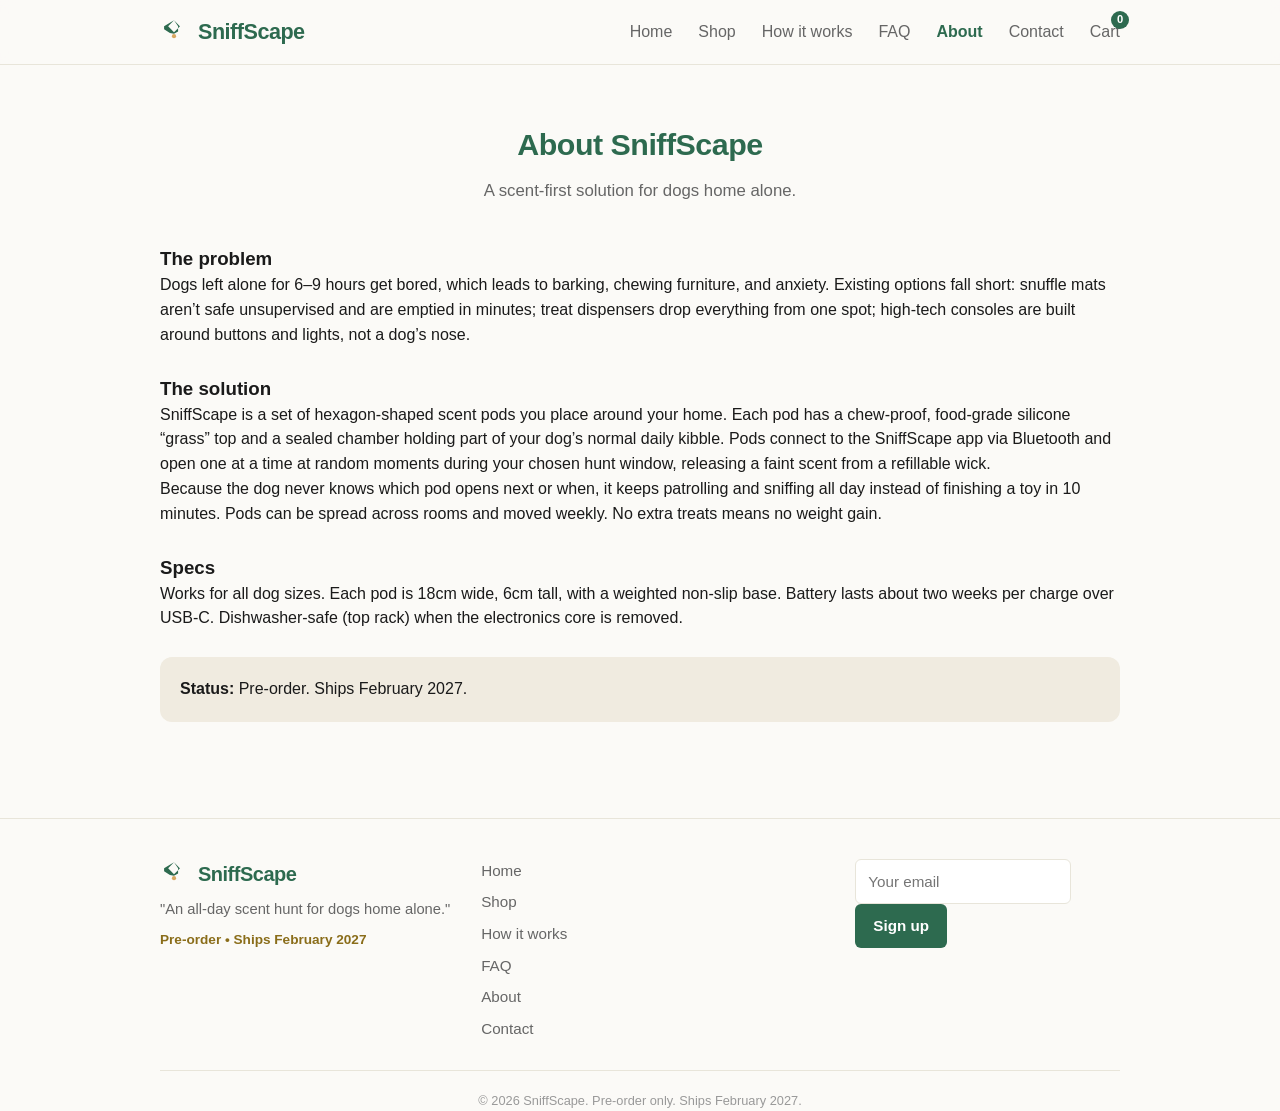
==== about.html @ ef1e5ef0 "Rebuild as multi-page static site" ====
<!DOCTYPE html>
<html lang="en">
<head>
<meta charset="UTF-8">
<meta name="viewport" content="width=device-width, initial-scale=1.0">
<title>About — SniffScape</title>
<link rel="stylesheet" href="css/styles.css">
</head>
<body>
<header class="site-header">
  <div class="container header-inner">
    <a href="index.html" class="logo">
      <svg viewBox="0 0 24 24" aria-hidden="true" focusable="false">
        <path d="M12 2L3.5 7v2.6l5 3.2L12 13.5l3.5-1.9V7L12 2zm0 10.2L7 7.1V7L12 2l5 5.1v0.1L12 12.2z" fill="#2d6a4f"/>
        <circle cx="12" cy="15.6" r="1.8" fill="#d8a761"/>
      </svg>
      SniffScape
    </a>
    <nav class="desktop-nav" aria-label="Main navigation">
      <a href="index.html" class="nav-link">Home</a>
      <a href="shop.html" class="nav-link">Shop</a>
      <a href="index.html#how-it-works" class="nav-link">How it works</a>
      <a href="faq.html" class="nav-link">FAQ</a>
      <a href="about.html" class="nav-link">About</a>
      <a href="contact.html" class="nav-link">Contact</a>
      <a href="cart.html" class="nav-link nav-cart" aria-label="Cart">Cart <span class="cart-badge">0</span></a>
    </nav>
    <button class="hamburger" aria-label="Open menu" aria-expanded="false">&#9776;</button>
  </div>
  <nav class="mobile-nav" aria-label="Mobile navigation">
    <button class="mobile-close" aria-label="Close menu">&times;</button>
    <a href="index.html" class="nav-link">Home</a>
    <a href="shop.html" class="nav-link">Shop</a>
    <a href="index.html#how-it-works" class="nav-link">How it works</a>
    <a href="faq.html" class="nav-link">FAQ</a>
    <a href="about.html" class="nav-link">About</a>
    <a href="contact.html" class="nav-link">Contact</a>
    <div class="mobile-cart-wrap" style="margin-top:14px;padding-top:14px;border-top:1px solid #e8e5da;">
      Cart <span class="mobile-cart-count">0</span>
    </div>
  </nav>
</header>

<main>
<section class="about">
  <div class="container">
    <div class="section-head">
      <h2>About SniffScape</h2>
      <p>A scent-first solution for dogs home alone.</p>
    </div>
    <div style="display:flex;flex-direction:column;gap:26px;">
      <div>
        <h3>The problem</h3>
        <p>Dogs left alone for 6&ndash;9 hours get bored, which leads to barking, chewing furniture, and anxiety. Existing options fall short: snuffle mats aren&rsquo;t safe unsupervised and are emptied in minutes; treat dispensers drop everything from one spot; high-tech consoles are built around buttons and lights, not a dog&rsquo;s nose.</p>
      </div>
      <div>
        <h3>The solution</h3>
        <p>SniffScape is a set of hexagon-shaped scent pods you place around your home. Each pod has a chew-proof, food-grade silicone &ldquo;grass&rdquo; top and a sealed chamber holding part of your dog&rsquo;s normal daily kibble. Pods connect to the SniffScape app via Bluetooth and open one at a time at random moments during your chosen hunt window, releasing a faint scent from a refillable wick.</p>
        <p>Because the dog never knows which pod opens next or when, it keeps patrolling and sniffing all day instead of finishing a toy in 10 minutes. Pods can be spread across rooms and moved weekly. No extra treats means no weight gain.</p>
      </div>
      <div>
        <h3>Specs</h3>
        <p>Works for all dog sizes. Each pod is 18cm wide, 6cm tall, with a weighted non-slip base. Battery lasts about two weeks per charge over USB-C. Dishwasher-safe (top rack) when the electronics core is removed.</p>
      </div>
      <div style="background:#f0ebe0;padding:20px;border-radius:var(--radius);">
        <p><strong>Status:</strong> Pre-order. Ships February 2027.</p>
      </div>
    </div>
  </div>
</section>
</main>

<footer class="site-footer">
  <div class="container">
    <div class="footer-inner">
      <div class="footer-brand">
        <a href="index.html" class="logo" style="color:var(--brand);">
          <svg viewBox="0 0 24 24" aria-hidden="true" focusable="false">
            <path d="M12 2L3.5 7v2.6l5 3.2L12 13.5l3.5-1.9V7L12 2zm0 10.2L7 7.1V7L12 2l5 5.1v0.1L12 12.2z" fill="#2d6a4f"/>
            <circle cx="12" cy="15.6" r="1.8" fill="#d8a761"/>
          </svg>
          SniffScape
        </a>
        <p>"An all-day scent hunt for dogs home alone."</p>
        <span class="footer-status">Pre-order &#8226; Ships February 2027</span>
      </div>
      <nav class="footer-nav" aria-label="Footer navigation">
        <a href="index.html">Home</a>
        <a href="shop.html">Shop</a>
        <a href="index.html#how-it-works">How it works</a>
        <a href="faq.html">FAQ</a>
        <a href="about.html">About</a>
        <a href="contact.html">Contact</a>
      </nav>
      <div class="newsletter">
        <form id="newsletter-form">
          <input type="email" placeholder="Your email" required aria-label="Email address">
          <button type="submit">Sign up</button>
        </form>
        <p id="newsletter-msg" class="newsletter-msg"></p>
      </div>
    </div>
    <p class="footer-copy">&copy; 2026 SniffScape. Pre-order only. Ships February 2027.</p>
  </div>
</footer>

<script src="js/main.js"></script>
</body>
</html>
---- css/styles.css ----
:root {
  --brand: #2d6a4f;
  --brand-dark: #1f4d37;
  --accent: #4a9e7e;
  --bg: #fbfaf7;
  --surface: #ffffff;
  --text: #1a1a1a;
  --muted: #666666;
  --line: #e8e5da;
  --warn: #ffe9b3;
  --warn-text: #8a6d1a;
  --error: #c0392b;
  --success: #2d6a4f;
  --radius: 12px;
  --shadow: 0 10px 30px rgba(0,0,0,0.08);
  --transition: 0.25s ease;
  --max-width: 1000px;
}
* { box-sizing: border-box; margin: 0; padding: 0; }
html { scroll-behavior: smooth; }
body {
  font-family: -apple-system, BlinkMacSystemFont, "Segoe UI", Roboto, Helvetica, Arial, sans-serif;
  color: var(--text);
  line-height: 1.55;
  background: var(--bg);
}
a { color: inherit; text-decoration: none; }
button { cursor: pointer; font: inherit; border: none; background: none; }
img { max-width: 100%; display: block; }
.container { max-width: var(--max-width); margin: 0 auto; padding: 0 20px; }
.visually-hidden { position: absolute; width: 1px; height: 1px; padding: 0; margin: -1px; overflow: hidden; clip: rect(0,0,0,0); border: 0; }
:focus-visible { outline: 3px solid var(--brand); outline-offset: 2px; }

.btn {
  display: inline-flex; align-items: center; justify-content: center;
  padding: 12px 22px; border-radius: 8px; font-weight: 600; font-size: 1rem;
  text-align: center;
}
.btn-primary { background: var(--brand); color: #fff; }
.btn-primary:hover { background: var(--brand-dark); }
.btn-outline { background: transparent; color: var(--brand); border: 2px solid var(--brand); }
.btn-outline:hover { background: var(--brand); color: #fff; }
.btn-block { width: 100%; }
.icon-btn { width: 44px; height: 44px; border-radius: 8px; border: 1px solid var(--line); display: grid; place-items: center; color: var(--text); }
.icon-btn:hover { background: #f0ebe0; }

/* Header */
.site-header {
  position: sticky; top: 0; background: rgba(251,250,247,0.85);
  backdrop-filter: blur(8px); border-bottom: 1px solid var(--line); z-index: 100;
}
.header-inner { display: flex; align-items: center; justify-content: space-between; height: 64px; }
.logo { display: flex; align-items: center; gap: 10px; font-weight: 800; font-size: 1.35rem; color: var(--brand); letter-spacing: -0.5px; }
.logo svg { width: 28px; height: 28px; }
.desktop-nav { display: none; gap: 26px; align-items: center; }
.desktop-nav a { font-weight: 500; font-size: 0.95rem; color: var(--muted); }
.desktop-nav a:hover { color: var(--brand); }
.nav-cart { position: relative; display: flex; align-items: center; gap: 8px; font-weight: 600; font-size: 0.95rem; color: var(--brand); }
.cart-badge {
  position: absolute; top: -9px; right: -9px; background: var(--brand); color: #fff;
  font-size: 0.7rem; font-weight: 700; width: 18px; height: 18px; border-radius: 50%;
  display: flex; align-items: center; justify-content: center;
}
.hamburger { display: flex; font-size: 1.5rem; color: var(--brand); }
.mobile-nav { position: fixed; inset: 0; background: #fff; z-index: 900; transform: translateX(100%); transition: transform var(--transition); padding: 72px 20px 40px; display: flex; flex-direction: column; gap: 0; box-shadow: 4px 0 20px rgba(0,0,0,0.1); }
.mobile-nav.open { transform: translateX(0); }
.mobile-nav a { padding: 14px 0; font-size: 1.1rem; font-weight: 500; color: var(--muted); border-bottom: 1px solid var(--line); }
.mobile-nav a:hover { color: var(--brand); }
.mobile-nav .cart-badge-wrap { margin-top: 10px; font-size: 1rem; font-weight: 600; color: var(--brand); }
.mobile-close { position: absolute; top: 18px; right: 18px; font-size: 1.5rem; color: var(--muted); }

/* Buttons page-aware state on nav links */
.nav-link.active { color: var(--brand); font-weight: 600; }

/* Section base */
section { padding: 56px 20px; }
.section-head { text-align: center; margin-bottom: 40px; }
.section-head h2 { font-size: 1.9rem; color: var(--brand); margin-bottom: 10px; letter-spacing: -0.5px; }
.section-head p { color: var(--muted); font-size: 1.05rem; }

/* Status chip */
.status-chip {
  display: inline-flex; align-items: center; gap: 6px;
  background: var(--warn); color: var(--warn-text);
  font-size: 0.78rem; font-weight: 700; padding: 4px 12px; border-radius: 12px;
  margin-bottom: 12px;
}

/* Hero */
.hero { padding: 64px 20px 20px; text-align: center; }
.hero h1 { font-size: clamp(2rem, 5vw, 3rem); line-height: 1.12; margin-bottom: 14px; letter-spacing: -1px; color: var(--brand); }
.hero .tagline { font-size: 1.2rem; font-style: italic; color: var(--brand-dark); font-weight: 600; margin-bottom: 12px; }
.hero .tagline::before, .hero .tagline::after { content: '"'; }
.hero p { color: var(--muted); font-size: 1.05rem; margin-bottom: 24px; max-width: 620px; margin-left: auto; margin-right: auto; }
.hero-actions { display: flex; gap: 12px; justify-content: center; flex-wrap: wrap; }
.image-placeholder {
  aspect-ratio: 1; border-radius: var(--radius);
  background: linear-gradient(135deg, #d4e4d7 0%, #e8f0e9 100%);
  border: 2px dashed var(--line); color: var(--muted);
  font-size: 0.85rem; font-weight: 600; display: grid; place-items: center;
  text-align: center; padding: 12px; user-select: none;
}

/* Problem */
.problem-grid { display: grid; grid-template-columns: repeat(auto-fit, minmax(240px, 1fr)); gap: 20px; }
.problem-card { background: var(--surface); padding: 26px; border-radius: var(--radius); border: 1px solid var(--line); }
.problem-card h3 { margin-bottom: 10px; color: var(--brand); font-size: 1.05rem; }
.problem-card p { color: var(--muted); font-size: 0.95rem; }

/* Hunt demo */
.hunt-demo { background: var(--surface); border: 1px solid var(--line); border-radius: 16px; padding: 24px; max-width: 700px; margin: 0 auto; text-align: center; }
.floor-plan { position: relative; width: 100%; max-width: 460px; height: 320px; margin: 0 auto 18px; border: 3px solid var(--brand); border-radius: 14px; background: #f4efe4; overflow: hidden; }
.floor-label { position: absolute; font-size: 0.72rem; font-weight: 700; color: var(--brand-dark); text-transform: uppercase; letter-spacing: 0.6px; }
.floor-living { top: 10px; left: 42%; }
.floor-kitchen { top: 10px; right: 42%; }
.floor-bedroom { bottom: 14px; left: 42%; }
.pod { position: absolute; width: 44px; height: 44px; border-radius: 50%; background: #d4e4d7; border: 3px solid var(--brand); cursor: pointer; transition: transform 0.2s; display: grid; place-items: center; font-size: 12px; font-weight: 700; color: var(--brand-dark); user-select: none; }
.pod:hover { transform: scale(1.12); }
.pod.opens { animation: pulse-open 1.6s infinite; }
@keyframes pulse-open { 0%,100%{box-shadow:0 0 0 0 rgba(45,106,79,0.4);} 50%{box-shadow:0 0 0 10px rgba(45,106,79,0.15);} }
.pod.found { background: #ffd6a5; border-color: #e89c3c; animation: none; }
.dog { position: absolute; width: 26px; height: 26px; border-radius: 50%; background: #d8a761; border: 2px solid #8b5e3c; display: grid; place-items: center; font-size: 12px; font-weight: 800; color: #5c3a1b; transition: all 0.5s cubic-bezier(0.4,0,0.2,1); pointer-events: none; }
.scent-ripple { position: absolute; border-radius: 50%; border: 2px solid rgba(45,106,79,0.35); pointer-events: none; animation: ripple 1.2s ease-out forwards; display: none; }
@keyframes ripple { 0%{transform:scale(0.4);opacity:1;} 100%{transform:scale(2.6);opacity:0;} }
.hunt-controls { display: flex; gap: 10px; justify-content: center; flex-wrap: wrap; margin-top: 10px; }
.hunt-status { margin-top: 14px; font-size: 1rem; font-weight: 700; color: var(--brand); }
.timetable { margin-top: 10px; font-size: 0.85rem; color: var(--muted); min-height: 1.3em; }

/* How it works */
.steps { display: flex; gap: 18px; flex-wrap: wrap; justify-content: center; }
.step { flex: 1 1 220px; max-width: 240px; background: var(--surface); border: 1px solid var(--line); border-radius: 14px; padding: 24px 18px; text-align: center; display: flex; flex-direction: column; align-items: center; }
.step-icon { width: 46px; height: 46px; border-radius: 50%; background: var(--warn); color: var(--warn-text); font-weight: 800; font-size: 1.4rem; display: grid; place-items: center; margin-bottom: 14px; }
.step h3 { margin-bottom: 8px; font-size: 1.05rem; color: var(--brand); }
.step p { color: var(--muted); font-size: 0.92rem; }

/* Comparison table */
.compare-wrap { overflow-x: auto; }
table { width: 100%; border-collapse: collapse; background: var(--surface); border: 1px solid var(--line); border-radius: var(--radius); overflow: hidden; font-size: 0.92rem; }
th, td { padding: 12px 14px; border-bottom: 1px solid var(--line); text-align: left; vertical-align: top; }
th { background: #f0ebe0; color: var(--brand-dark); font-weight: 700; text-transform: uppercase; font-size: 0.8rem; letter-spacing: 0.4px; }
tbody tr:last-child td { border-bottom: none; }
tbody tr:hover { background: #f7f5ec; }
td strong { color: var(--brand); }
td .yes { color: var(--success); font-weight: 700; }
td .no { color: var(--muted); }

/* Safety */
.safety-grid { display: grid; grid-template-columns: repeat(auto-fit, minmax(200px, 1fr)); gap: 20px; }
.safety-card { background: var(--surface); border: 1px solid var(--line); border-radius: var(--radius); padding: 22px; text-align: center; }
.safety-card h3 { margin-bottom: 8px; color: var(--brand); font-size: 1rem; }
.safety-card p { color: var(--muted); font-size: 0.9rem; }

/* Explore section */
.explore { background: #f0ebe0; border-radius: var(--radius); padding: 30px 20px; text-align: center; }
.explore h2 { color: var(--brand-dark); margin-bottom: 10px; }
.explore p { color: var(--muted); max-width: 640px; margin: 0 auto; font-size: 1.02rem; }

/* CTA band */
.cta-band { background: var(--brand); color: #fff; text-align: center; padding: 44px 20px; border-radius: var(--radius); }
.cta-band h2 { color: #fff; margin-bottom: 10px; }
.cta-band p { color: #c9e3cc; margin-bottom: 20px; }
.cta-band .note { color: #ffe9b3; font-size: 0.88rem; font-weight: 600; margin-top: 8px; }

/* Products */
.product-grid { display: grid; grid-template-columns: repeat(auto-fit, minmax(260px, 1fr)); gap: 20px; }
.product-card { background: var(--surface); border: 1px solid var(--line); border-radius: 14px; padding: 22px; display: flex; flex-direction: column; }
.product-card .image-placeholder { aspect-ratio: 1; margin-bottom: 14px; align-self: center; width: 130px; height: 130px; margin-left: auto; margin-right: auto; }
.product-card h3 { margin-bottom: 6px; font-size: 1.05rem; color: var(--brand); }
.product-card .subtitle { font-size: 0.85rem; color: var(--muted); margin-bottom: 10px; }
.product-card .price { font-size: 1.3rem; font-weight: 800; color: var(--text); margin-bottom: 8px; }
.product-card .desc { color: var(--muted); font-size: 0.9rem; margin-bottom: 16px; }
.product-card .add-btn { background: var(--brand); color: #fff; padding: 10px 16px; border-radius: 8px; font-weight: 600; width: 100%; }
.product-card .add-btn:hover { background: var(--brand-dark); }
.product-featured { border-color: var(--brand); position: relative; }
.product-badge { position: absolute; top: 10px; right: 10px; background: var(--warn); color: var(--warn-text); font-size: 0.72rem; font-weight: 800; padding: 4px 8px; border-radius: 6px; }

/* Cart */
.cart-empty, .cart-success { text-align: center; padding: 40px 20px; }
.cart-empty .image-placeholder { width: 150px; height: 150px; margin: 0 auto 16px; }
.cart-items-list { display: flex; flex-direction: column; gap: 14px; margin-bottom: 26px; }
.cart-item { display: flex; gap: 14px; align-items: center; background: var(--surface); border: 1px solid var(--line); border-radius: 10px; padding: 14px; }
.cart-item .image-placeholder { width: 56px; height: 56px; flex-shrink: 0; }
.cart-item .info { flex: 1; }
.cart-item .name { font-weight: 700; font-size: 0.98rem; }
.cart-item .meta { font-size: 0.85rem; color: var(--muted); margin-top: 2px; }
.cart-item .price { font-weight: 800; font-size: 1rem; white-space: nowrap; }
.cart-item .controls { display: flex; align-items: center; gap: 8px; }
.cart-item .qty-btn { width: 32px; height: 32px; border-radius: 6px; border: 1px solid var(--line); background: var(--surface); display: grid; place-items: center; font-weight: 700; color: var(--brand); }
.cart-item .qty-btn:hover { background: var(--line); }
.cart-item .qty-val { font-weight: 700; min-width: 22px; text-align: center; }
.cart-item .remove { font-size: 0.85rem; color: var(--error); margin-left: 10px; }
.cart-item .remove:hover { text-decoration: underline; }
.cart-summary { background: var(--surface); border: 1px solid var(--line); border-radius: var(--radius); padding: 20px; }
.cart-summary > div { display: flex; justify-content: space-between; font-size: 0.95rem; color: var(--muted); margin-bottom: 8px; }
.cart-total-row { font-weight: 800; font-size: 1.1rem; color: var(--text); padding-top: 10px; border-top: 1px solid var(--line); margin-top: 8px; }
.coupon-box { display: flex; gap: 8px; margin-bottom: 18px; flex-wrap: wrap; }
.coupon-box input { flex: 1; min-width: 150px; padding: 10px 12px; border: 1px solid var(--line); border-radius: 6px; font-size: 0.95rem; }
.coupon-box button { padding: 10px 16px; background: var(--brand); color: #fff; border-radius: 6px; font-size: 0.9rem; font-weight: 600; white-space: nowrap; }
.coupon-box button:hover { background: var(--brand-dark); }
.coupon-msg { font-size: 0.85rem; margin-top: 6px; min-height: 1.2em; }
.coupon-msg.success { color: var(--success); font-weight: 600; }
.coupon-msg.error { color: var(--error); font-weight: 600; }

/* Forms */
.form-grid { display: grid; grid-template-columns: 1fr; gap: 16px; max-width: 460px; margin: 0 auto; }
.form-group { display: flex; flex-direction: column; gap: 6px; }
.form-group label { font-size: 0.9rem; font-weight: 600; color: var(--text); }
.form-group input, .form-group textarea, .form-group select {
  padding: 10px 12px; border: 1px solid var(--line); border-radius: 6px; font-size: 0.98rem; font: inherit; background: var(--surface);
}
.form-group input:focus-visible, .form-group textarea:focus-visible, .form-group select:focus-visible { outline: 2px solid var(--brand); outline-offset: 1px; }
.form-note { font-size: 0.82rem; color: var(--muted); }
.form-msg { margin-top: 10px; font-size: 0.92rem; font-weight: 600; min-height: 1.3em; }
.form-msg.success { color: var(--success); }
.form-msg.error { color: var(--error); }

/* FAQ */
.faq-list { max-width: 660px; margin: 0 auto; display: flex; flex-direction: column; gap: 10px; }
.faq-item { border: 1px solid var(--line); border-radius: 10px; overflow: hidden; }
.faq-q { background: var(--surface); padding: 16px 18px; font-weight: 600; font-size: 1rem; display: flex; justify-content: space-between; align-items: center; cursor: pointer; border-bottom: 1px solid var(--line); }
.faq-q:hover { background: #f7f5ec; }
.faq-a { padding: 0 18px; max-height: 0; overflow: hidden; transition: max-height 0.3s ease; font-size: 0.95rem; color: var(--muted); }
.faq-a.open { padding: 14px 18px 16px; max-height: 600px; }
.faq-toggle { font-size: 1.1rem; color: var(--brand); }

/* Footer */
.site-footer { border-top: 1px solid var(--line); margin-top: 40px; padding-top: 40px; }
.footer-inner { display: grid; grid-template-columns: 1fr; gap: 30px; }
.footer-brand .logo { font-size: 1.25rem; }
.footer-brand p { color: var(--muted); font-size: 0.92rem; margin-top: 8px; }
.footer-status { color: var(--warn-text); font-weight: 700; font-size: 0.85rem; margin-top: 8px; display: block; }
.footer-nav { display: flex; flex-direction: column; gap: 8px; }
.footer-nav a { font-size: 0.95rem; color: var(--muted); }
.footer-nav a:hover { color: var(--brand); }
.newsletter { display: flex; flex-direction: column; gap: 10px; }
.newsletter input { padding: 10px 12px; border: 1px solid var(--line); border-radius: 6px; font: inherit; font-size: 0.95rem; }
.newsletter button { padding: 10px 18px; background: var(--brand); color: #fff; border-radius: 6px; font-weight: 600; font-size: 0.95rem; }
.newsletter button:hover { background: var(--brand-dark); }
.newsletter-msg { font-size: 0.88rem; font-weight: 600; min-height: 1.2em; }
.newsletter-msg.success { color: var(--success); }
.newsletter-msg.error { color: var(--error); }
.footer-copy { color: #999; font-size: 0.8rem; margin-top: 30px; text-align: center; border-top: 1px solid var(--line); padding-top: 20px; }

/* Responsive */
@media (min-width: 640px) {
  .desktop-nav { display: flex; }
  .hamburger { display: none; }
  .mobile-nav { display: none; }
  .footer-inner { grid-template-columns: 1fr 1.2fr 1fr; }
}
@media (min-width: 1024px) {
  .desktop-nav a { font-size: 1rem; }
  .footer-inner { grid-template-columns: 1.1fr 1.3fr 1fr; }
}
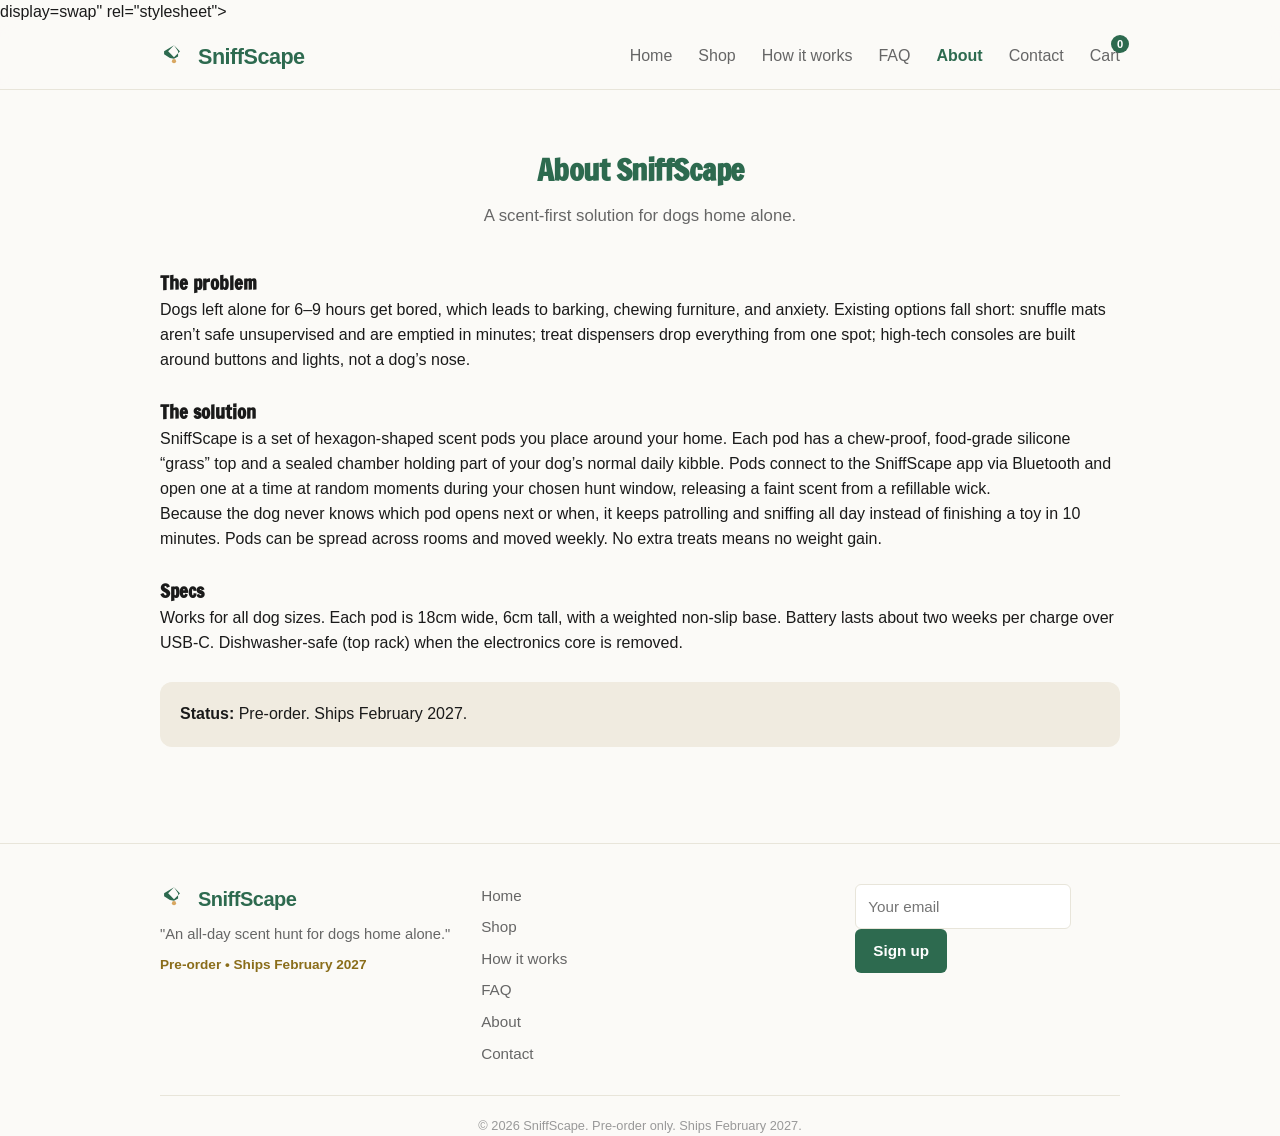
==== commit afb3ca7d: "Polish product page: centered 2-col layout, Francois One font, terracotta add-to-cart" ====
--- a/about.html
+++ b/about.html
@@ -5,6 +5,9 @@
 <meta name="viewport" content="width=device-width, initial-scale=1.0">
 <title>About — SniffScape</title>
 <link rel="stylesheet" href="css/styles.css">
+<link rel="preconnect" href="https://fonts.googleapis.com">
+<link rel="preconnect" href="https://fonts.gstatic.com" crossorigin>
+<link href="https://fonts.googleapis.com/css2?family=Francois+One<link rel="stylesheet" href="css/styles.css">display=swap" rel="stylesheet">
 </head>
 <body>
 <header class="site-header">
@@ -18,7 +21,7 @@
     </a>
     <nav class="desktop-nav" aria-label="Main navigation">
       <a href="index.html" class="nav-link">Home</a>
-      <a href="shop.html" class="nav-link">Shop</a>
+      <a href="product.html" class="nav-link">Shop</a>
       <a href="index.html#how-it-works" class="nav-link">How it works</a>
       <a href="faq.html" class="nav-link">FAQ</a>
       <a href="about.html" class="nav-link">About</a>
@@ -30,7 +33,7 @@
   <nav class="mobile-nav" aria-label="Mobile navigation">
     <button class="mobile-close" aria-label="Close menu">&times;</button>
     <a href="index.html" class="nav-link">Home</a>
-    <a href="shop.html" class="nav-link">Shop</a>
+    <a href="product.html" class="nav-link">Shop</a>
     <a href="index.html#how-it-works" class="nav-link">How it works</a>
     <a href="faq.html" class="nav-link">FAQ</a>
     <a href="about.html" class="nav-link">About</a>
@@ -86,7 +89,7 @@
       </div>
       <nav class="footer-nav" aria-label="Footer navigation">
         <a href="index.html">Home</a>
-        <a href="shop.html">Shop</a>
+        <a href="product.html">Shop</a>
         <a href="index.html#how-it-works">How it works</a>
         <a href="faq.html">FAQ</a>
         <a href="about.html">About</a>
--- a/css/styles.css
+++ b/css/styles.css
@@ -1,3 +1,5 @@
+@import url('https://fonts.googleapis.com/css2?family=Francois+One&display=swap');
+
 :root {
   --brand: #2d6a4f;
   --brand-dark: #1f4d37;
@@ -17,6 +19,7 @@
   --max-width: 1000px;
 }
 * { box-sizing: border-box; margin: 0; padding: 0; }
+h1, h2, h3 { font-family: 'Francois One', sans-serif; }
 html { scroll-behavior: smooth; }
 body {
   font-family: -apple-system, BlinkMacSystemFont, "Segoe UI", Roboto, Helvetica, Arial, sans-serif;
@@ -183,7 +186,9 @@
 .cart-item .info { flex: 1; }
 .cart-item .name { font-weight: 700; font-size: 0.98rem; }
 .cart-item .meta { font-size: 0.85rem; color: var(--muted); margin-top: 2px; }
-.cart-item .price { font-weight: 800; font-size: 1rem; white-space: nowrap; }
+.cart-item .price { font-weight: 800; font-size: 1rem; white-space: nowrap; text-align: right; }
+.cart-item .line-total { display: block; font-size: 0.85rem; font-weight: 700; color: var(--brand); margin-top: 2px; }
+.cart-item .unit-price { color: var(--muted); font-weight: 600; }
 .cart-item .controls { display: flex; align-items: center; gap: 8px; }
 .cart-item .qty-btn { width: 32px; height: 32px; border-radius: 6px; border: 1px solid var(--line); background: var(--surface); display: grid; place-items: center; font-weight: 700; color: var(--brand); }
 .cart-item .qty-btn:hover { background: var(--line); }
@@ -241,6 +246,104 @@
 .newsletter-msg.error { color: var(--error); }
 .footer-copy { color: #999; font-size: 0.8rem; margin-top: 30px; text-align: center; border-top: 1px solid var(--line); padding-top: 20px; }
 
+/* Product page */
+.product { max-width: 1000px; margin: 0 auto; padding: 0 20px; }
+.product-inner { display: grid; grid-template-columns: 1fr; gap: 26px; }
+.product-gallery { display: flex; flex-direction: column; gap: 12px; }
+.product-main { position: relative; aspect-ratio: 1; border-radius: var(--radius);
+  border: 1px solid var(--line); background: #f4efe4; display: grid; place-items: center;
+  color: var(--muted); font-size: 0.85rem; font-weight: 600; text-align: center; padding: 12px; overflow: hidden; }
+.product-main img { width: 100%; height: 100%; object-fit: cover; border-radius: var(--radius); display: none; }
+.product-main .placeholder-shown { display: grid; }
+.product-main .gallery-arrow { position: absolute; top: 50%; transform: translateY(-50%);
+  width: 40px; height: 40px; border-radius: 50%; background: rgba(255,255,255,0.85); border: 1px solid var(--line);
+  display: grid; place-items: center; font-size: 1.2rem; color: var(--text); cursor: pointer; z-index: 2; }
+.product-main .gallery-arrow.prev { left: 10px; }
+.product-main .gallery-arrow.next { right: 10px; }
+.product-main .gallery-arrow:hover { background: #fff; box-shadow: 0 4px 12px rgba(0,0,0,0.15); }
+.product-thumbs { display: flex; gap: 10px; overflow-x: auto; padding-bottom: 8px; scrollbar-width: none; }
+.product-thumbs::-webkit-scrollbar { display: none; }
+.product-thumb { flex: 0 0 auto; width: 76px; height: 76px; border-radius: 10px; border: 2px solid transparent;
+  cursor: pointer; overflow: hidden; background: #f4efe4; display: grid; place-items: center;
+  color: var(--muted); font-size: 0.72rem; font-weight: 600; text-align: center; padding: 6px; transition: border-color 0.2s; }
+.product-thumb img { width: 100%; height: 100%; object-fit: cover; border-radius: 8px; display: none; }
+.product-thumb .placeholder-shown { display: grid; }
+.product-thumb.active { border-color: var(--brand); ring-color: var(--brand); }
+.product-thumb:hover { border-color: var(--brand); }
+
+.product-details { display: flex; flex-direction: column; gap: 14px; }
+.product-badge { display: inline-flex; align-items: center; gap: 6px;
+  background: var(--warn); color: var(--warn-text); font-size: 0.78rem; font-weight: 700;
+  padding: 4px 12px; border-radius: 12px; }
+.product-details h1 { font-size: 1.7rem; color: var(--brand); margin-bottom: 6px; letter-spacing: -0.5px; }
+.product-price { font-size: 1.5rem; font-weight: 800; color: var(--text); }
+.product-price .unit { font-size: 0.9rem; font-weight: 500; color: var(--muted); font-weight: normal; }
+.product-short { color: var(--muted); font-size: 1rem; margin-bottom: 2px; }
+
+.variant-group, .addon-group, .qty-group { border: 1px solid var(--line); border-radius: var(--radius); padding: 14px 16px; background: var(--surface); }
+.variant-group label, .addon-group label, .qty-group label { display: block; font-size: 0.88rem; font-weight: 700;
+  color: var(--brand-dark); margin-bottom: 10px; text-transform: uppercase; letter-spacing: 0.4px; }
+.variant-options { display: flex; gap: 10px; flex-wrap: wrap; }
+.variant-options label { position: relative; padding: 10px 16px; border: 2px solid var(--line); border-radius: 8px;
+  background: var(--surface); cursor: pointer; font-weight: 600; font-size: 0.95rem; color: var(--text);
+  text-align: center; min-width: 110px; transition: all 0.2s; }
+.variant-options input { position: absolute; inset: 0; opacity: 0; cursor: pointer; margin: 0; }
+.variant-options input:checked + span { } 
+.variant-options label.has-border { border-color: var(--brand); background: #eef6f0; color: var(--brand); }
+.variant-options label .v-name { display: block; font-weight: 700; }
+.variant-options label .v-price { display: block; font-size: 0.8rem; color: var(--muted); font-weight: 600; }
+
+.addon-row { display: flex; align-items: center; gap: 10px; margin-bottom: 10px; flex-wrap: wrap; }
+.addon-row input { width: 18px; height: 18px; accent-color: var(--brand); }
+.addon-row label { font-weight: 600; font-size: 0.95rem; color: var(--text); cursor: pointer; }
+.addon-row .addon-price { margin-left: auto; font-weight: 700; color: var(--brand); white-space: nowrap; }
+.scent-dropdown { margin-left: 10px; padding: 6px 10px; border: 1px solid var(--line); border-radius: 6px;
+  font: inherit; font-size: 0.9rem; background: var(--surface); min-width: 130px; }
+
+.qty-row { display: flex; align-items: center; gap: 10px; flex-wrap: wrap; }
+.qty-row label { font-weight: 600; font-size: 0.95rem; color: var(--text); }
+.qty-btn { width: 36px; height: 36px; border-radius: 6px; border: 1px solid var(--line); background: var(--surface);
+  font-weight: 800; font-size: 1.1rem; color: var(--brand); display: grid; place-items: center; cursor: pointer; }
+.qty-btn:hover { background: var(--line); }
+.qty-val { font-weight: 800; font-size: 1.1rem; min-width: 28px; text-align: center; color: var(--text); }
+
+.product-actions { display: flex; gap: 10px; flex-wrap: wrap; margin-top: 6px; }
+.add-to-cart { background: #D9734E; color: #fff; padding: 14px 22px; border-radius: 8px;
+  font-weight: 700; font-size: 1rem; flex: 1 1 220px; box-shadow: 0 2px 6px rgba(217,115,78,0.25); transition: transform 0.2s ease, box-shadow 0.2s ease; }
+.add-to-cart:hover { background: #c46040; transform: translateY(-2px); box-shadow: 0 6px 14px rgba(217,115,78,0.35); }
+.add-to-cart:active { transform: translateY(0); }
+.add-to-cart:disabled { opacity: 0.6; cursor: not-allowed; transform: none; }
+
+/* Toast */
+.toast { position: fixed; inset: auto 20px 20px auto; z-index: 1000; display: none; align-items: center; gap: 12px;
+  background: var(--surface); border: 1px solid var(--line); border-left: 4px solid var(--brand);
+  border-radius: 10px; padding: 12px 16px; box-shadow: var(--shadow); animation: toastIn 0.3s ease; }
+@keyframes toastIn { from { transform: translateY(20px); opacity: 0; } to { transform: translateY(0); opacity: 1; } }
+.toast.show { display: flex; }
+.toast .toast-msg { font-weight: 600; }
+.toast a.view-cart { color: var(--brand); text-decoration: underline; font-size: 0.9rem; margin-left: 6px; }
+.toast a.view-cart:hover { text-decoration: none; }
+
+/* Tabs / accordion */
+.product-tabs { margin-top: 30px; border-top: 1px solid var(--line); padding-top: 20px; }
+.tab-list { display: flex; gap: 0; border-bottom: 1px solid var(--line); flex-wrap: wrap; margin-bottom: 0; }
+.tab-list button { background: transparent; border: none; border-bottom: 3px solid transparent; padding: 14px 18px;
+  font-weight: 600; font-size: 0.95rem; color: var(--muted); cursor: pointer; transition: color 0.2s; }
+.tab-list button:hover { color: var(--brand); }
+.tab-list button.active { color: var(--brand); border-bottom-color: var(--brand); }
+.tab-panel { display: none; padding: 22px 0; }
+.tab-panel.active { display: block; }
+.tab-panel h3 { font-size: 1.1rem; color: var(--brand); margin-bottom: 8px; }
+.tab-panel p, .tab-panel li { color: var(--muted); font-size: 0.95rem; line-height: 1.6; }
+.tab-panel ul { margin: 6px 0 0 18px; padding: 0; }
+.tab-panel li { margin-bottom: 6px; }
+
+@media (min-width: 768px) {
+  .product-inner { grid-template-columns: 1fr 1fr; gap: 34px; }
+  .product-gallery { max-width: none; }
+  .product-details { max-width: none; }
+}
+
 /* Responsive */
 @media (min-width: 640px) {
   .desktop-nav { display: flex; }
--- a/css/styles.css
+++ b/css/styles.css
@@ -1,3 +1,5 @@
+@import url('https://fonts.googleapis.com/css2?family=Francois+One&display=swap');
+
 :root {
   --brand: #2d6a4f;
   --brand-dark: #1f4d37;
@@ -17,6 +19,7 @@
   --max-width: 1000px;
 }
 * { box-sizing: border-box; margin: 0; padding: 0; }
+h1, h2, h3 { font-family: 'Francois One', sans-serif; }
 html { scroll-behavior: smooth; }
 body {
   font-family: -apple-system, BlinkMacSystemFont, "Segoe UI", Roboto, Helvetica, Arial, sans-serif;
@@ -183,7 +186,9 @@
 .cart-item .info { flex: 1; }
 .cart-item .name { font-weight: 700; font-size: 0.98rem; }
 .cart-item .meta { font-size: 0.85rem; color: var(--muted); margin-top: 2px; }
-.cart-item .price { font-weight: 800; font-size: 1rem; white-space: nowrap; }
+.cart-item .price { font-weight: 800; font-size: 1rem; white-space: nowrap; text-align: right; }
+.cart-item .line-total { display: block; font-size: 0.85rem; font-weight: 700; color: var(--brand); margin-top: 2px; }
+.cart-item .unit-price { color: var(--muted); font-weight: 600; }
 .cart-item .controls { display: flex; align-items: center; gap: 8px; }
 .cart-item .qty-btn { width: 32px; height: 32px; border-radius: 6px; border: 1px solid var(--line); background: var(--surface); display: grid; place-items: center; font-weight: 700; color: var(--brand); }
 .cart-item .qty-btn:hover { background: var(--line); }
@@ -241,6 +246,104 @@
 .newsletter-msg.error { color: var(--error); }
 .footer-copy { color: #999; font-size: 0.8rem; margin-top: 30px; text-align: center; border-top: 1px solid var(--line); padding-top: 20px; }
 
+/* Product page */
+.product { max-width: 1000px; margin: 0 auto; padding: 0 20px; }
+.product-inner { display: grid; grid-template-columns: 1fr; gap: 26px; }
+.product-gallery { display: flex; flex-direction: column; gap: 12px; }
+.product-main { position: relative; aspect-ratio: 1; border-radius: var(--radius);
+  border: 1px solid var(--line); background: #f4efe4; display: grid; place-items: center;
+  color: var(--muted); font-size: 0.85rem; font-weight: 600; text-align: center; padding: 12px; overflow: hidden; }
+.product-main img { width: 100%; height: 100%; object-fit: cover; border-radius: var(--radius); display: none; }
+.product-main .placeholder-shown { display: grid; }
+.product-main .gallery-arrow { position: absolute; top: 50%; transform: translateY(-50%);
+  width: 40px; height: 40px; border-radius: 50%; background: rgba(255,255,255,0.85); border: 1px solid var(--line);
+  display: grid; place-items: center; font-size: 1.2rem; color: var(--text); cursor: pointer; z-index: 2; }
+.product-main .gallery-arrow.prev { left: 10px; }
+.product-main .gallery-arrow.next { right: 10px; }
+.product-main .gallery-arrow:hover { background: #fff; box-shadow: 0 4px 12px rgba(0,0,0,0.15); }
+.product-thumbs { display: flex; gap: 10px; overflow-x: auto; padding-bottom: 8px; scrollbar-width: none; }
+.product-thumbs::-webkit-scrollbar { display: none; }
+.product-thumb { flex: 0 0 auto; width: 76px; height: 76px; border-radius: 10px; border: 2px solid transparent;
+  cursor: pointer; overflow: hidden; background: #f4efe4; display: grid; place-items: center;
+  color: var(--muted); font-size: 0.72rem; font-weight: 600; text-align: center; padding: 6px; transition: border-color 0.2s; }
+.product-thumb img { width: 100%; height: 100%; object-fit: cover; border-radius: 8px; display: none; }
+.product-thumb .placeholder-shown { display: grid; }
+.product-thumb.active { border-color: var(--brand); ring-color: var(--brand); }
+.product-thumb:hover { border-color: var(--brand); }
+
+.product-details { display: flex; flex-direction: column; gap: 14px; }
+.product-badge { display: inline-flex; align-items: center; gap: 6px;
+  background: var(--warn); color: var(--warn-text); font-size: 0.78rem; font-weight: 700;
+  padding: 4px 12px; border-radius: 12px; }
+.product-details h1 { font-size: 1.7rem; color: var(--brand); margin-bottom: 6px; letter-spacing: -0.5px; }
+.product-price { font-size: 1.5rem; font-weight: 800; color: var(--text); }
+.product-price .unit { font-size: 0.9rem; font-weight: 500; color: var(--muted); font-weight: normal; }
+.product-short { color: var(--muted); font-size: 1rem; margin-bottom: 2px; }
+
+.variant-group, .addon-group, .qty-group { border: 1px solid var(--line); border-radius: var(--radius); padding: 14px 16px; background: var(--surface); }
+.variant-group label, .addon-group label, .qty-group label { display: block; font-size: 0.88rem; font-weight: 700;
+  color: var(--brand-dark); margin-bottom: 10px; text-transform: uppercase; letter-spacing: 0.4px; }
+.variant-options { display: flex; gap: 10px; flex-wrap: wrap; }
+.variant-options label { position: relative; padding: 10px 16px; border: 2px solid var(--line); border-radius: 8px;
+  background: var(--surface); cursor: pointer; font-weight: 600; font-size: 0.95rem; color: var(--text);
+  text-align: center; min-width: 110px; transition: all 0.2s; }
+.variant-options input { position: absolute; inset: 0; opacity: 0; cursor: pointer; margin: 0; }
+.variant-options input:checked + span { } 
+.variant-options label.has-border { border-color: var(--brand); background: #eef6f0; color: var(--brand); }
+.variant-options label .v-name { display: block; font-weight: 700; }
+.variant-options label .v-price { display: block; font-size: 0.8rem; color: var(--muted); font-weight: 600; }
+
+.addon-row { display: flex; align-items: center; gap: 10px; margin-bottom: 10px; flex-wrap: wrap; }
+.addon-row input { width: 18px; height: 18px; accent-color: var(--brand); }
+.addon-row label { font-weight: 600; font-size: 0.95rem; color: var(--text); cursor: pointer; }
+.addon-row .addon-price { margin-left: auto; font-weight: 700; color: var(--brand); white-space: nowrap; }
+.scent-dropdown { margin-left: 10px; padding: 6px 10px; border: 1px solid var(--line); border-radius: 6px;
+  font: inherit; font-size: 0.9rem; background: var(--surface); min-width: 130px; }
+
+.qty-row { display: flex; align-items: center; gap: 10px; flex-wrap: wrap; }
+.qty-row label { font-weight: 600; font-size: 0.95rem; color: var(--text); }
+.qty-btn { width: 36px; height: 36px; border-radius: 6px; border: 1px solid var(--line); background: var(--surface);
+  font-weight: 800; font-size: 1.1rem; color: var(--brand); display: grid; place-items: center; cursor: pointer; }
+.qty-btn:hover { background: var(--line); }
+.qty-val { font-weight: 800; font-size: 1.1rem; min-width: 28px; text-align: center; color: var(--text); }
+
+.product-actions { display: flex; gap: 10px; flex-wrap: wrap; margin-top: 6px; }
+.add-to-cart { background: #D9734E; color: #fff; padding: 14px 22px; border-radius: 8px;
+  font-weight: 700; font-size: 1rem; flex: 1 1 220px; box-shadow: 0 2px 6px rgba(217,115,78,0.25); transition: transform 0.2s ease, box-shadow 0.2s ease; }
+.add-to-cart:hover { background: #c46040; transform: translateY(-2px); box-shadow: 0 6px 14px rgba(217,115,78,0.35); }
+.add-to-cart:active { transform: translateY(0); }
+.add-to-cart:disabled { opacity: 0.6; cursor: not-allowed; transform: none; }
+
+/* Toast */
+.toast { position: fixed; inset: auto 20px 20px auto; z-index: 1000; display: none; align-items: center; gap: 12px;
+  background: var(--surface); border: 1px solid var(--line); border-left: 4px solid var(--brand);
+  border-radius: 10px; padding: 12px 16px; box-shadow: var(--shadow); animation: toastIn 0.3s ease; }
+@keyframes toastIn { from { transform: translateY(20px); opacity: 0; } to { transform: translateY(0); opacity: 1; } }
+.toast.show { display: flex; }
+.toast .toast-msg { font-weight: 600; }
+.toast a.view-cart { color: var(--brand); text-decoration: underline; font-size: 0.9rem; margin-left: 6px; }
+.toast a.view-cart:hover { text-decoration: none; }
+
+/* Tabs / accordion */
+.product-tabs { margin-top: 30px; border-top: 1px solid var(--line); padding-top: 20px; }
+.tab-list { display: flex; gap: 0; border-bottom: 1px solid var(--line); flex-wrap: wrap; margin-bottom: 0; }
+.tab-list button { background: transparent; border: none; border-bottom: 3px solid transparent; padding: 14px 18px;
+  font-weight: 600; font-size: 0.95rem; color: var(--muted); cursor: pointer; transition: color 0.2s; }
+.tab-list button:hover { color: var(--brand); }
+.tab-list button.active { color: var(--brand); border-bottom-color: var(--brand); }
+.tab-panel { display: none; padding: 22px 0; }
+.tab-panel.active { display: block; }
+.tab-panel h3 { font-size: 1.1rem; color: var(--brand); margin-bottom: 8px; }
+.tab-panel p, .tab-panel li { color: var(--muted); font-size: 0.95rem; line-height: 1.6; }
+.tab-panel ul { margin: 6px 0 0 18px; padding: 0; }
+.tab-panel li { margin-bottom: 6px; }
+
+@media (min-width: 768px) {
+  .product-inner { grid-template-columns: 1fr 1fr; gap: 34px; }
+  .product-gallery { max-width: none; }
+  .product-details { max-width: none; }
+}
+
 /* Responsive */
 @media (min-width: 640px) {
   .desktop-nav { display: flex; }
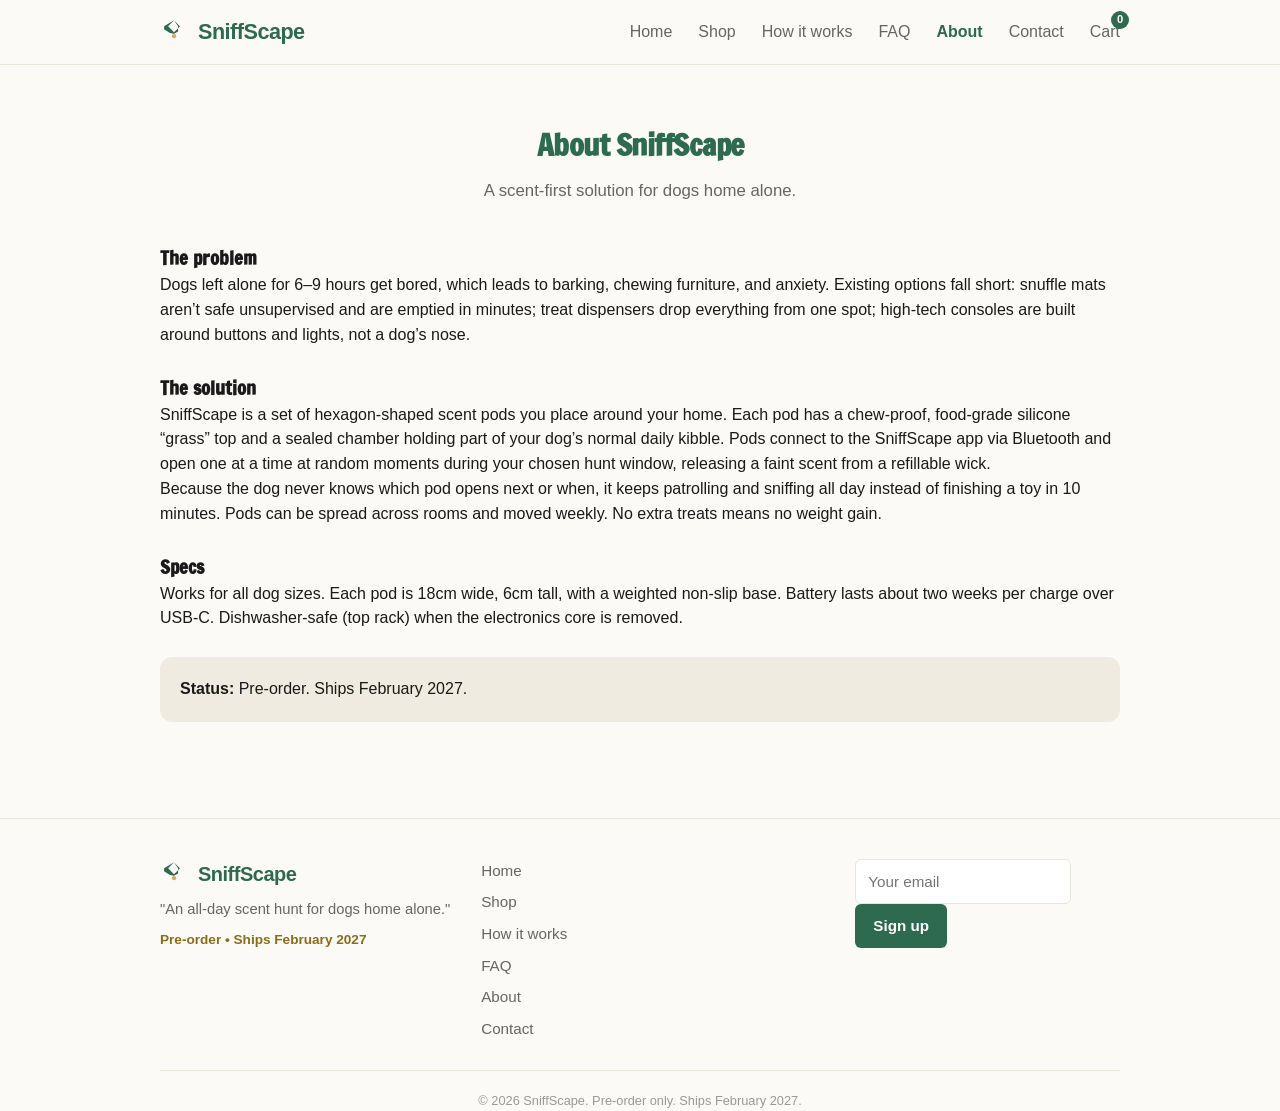
==== commit 886b61fa: "Fix broken font links in head; add top padding to product for badge visibility" ====
--- a/about.html
+++ b/about.html
@@ -7,7 +7,7 @@
 <link rel="stylesheet" href="css/styles.css">
 <link rel="preconnect" href="https://fonts.googleapis.com">
 <link rel="preconnect" href="https://fonts.gstatic.com" crossorigin>
-<link href="https://fonts.googleapis.com/css2?family=Francois+One<link rel="stylesheet" href="css/styles.css">display=swap" rel="stylesheet">
+<link href="https://fonts.googleapis.com/css2?family=Francois+One&display=swap" rel="stylesheet">
 </head>
 <body>
 <header class="site-header">
--- a/css/styles.css
+++ b/css/styles.css
@@ -247,7 +247,7 @@
 .footer-copy { color: #999; font-size: 0.8rem; margin-top: 30px; text-align: center; border-top: 1px solid var(--line); padding-top: 20px; }
 
 /* Product page */
-.product { max-width: 1000px; margin: 0 auto; padding: 0 20px; }
+.product { max-width: 1000px; margin: 0 auto; padding: 32px 20px 0; }
 .product-inner { display: grid; grid-template-columns: 1fr; gap: 26px; }
 .product-gallery { display: flex; flex-direction: column; gap: 12px; }
 .product-main { position: relative; aspect-ratio: 1; border-radius: var(--radius);
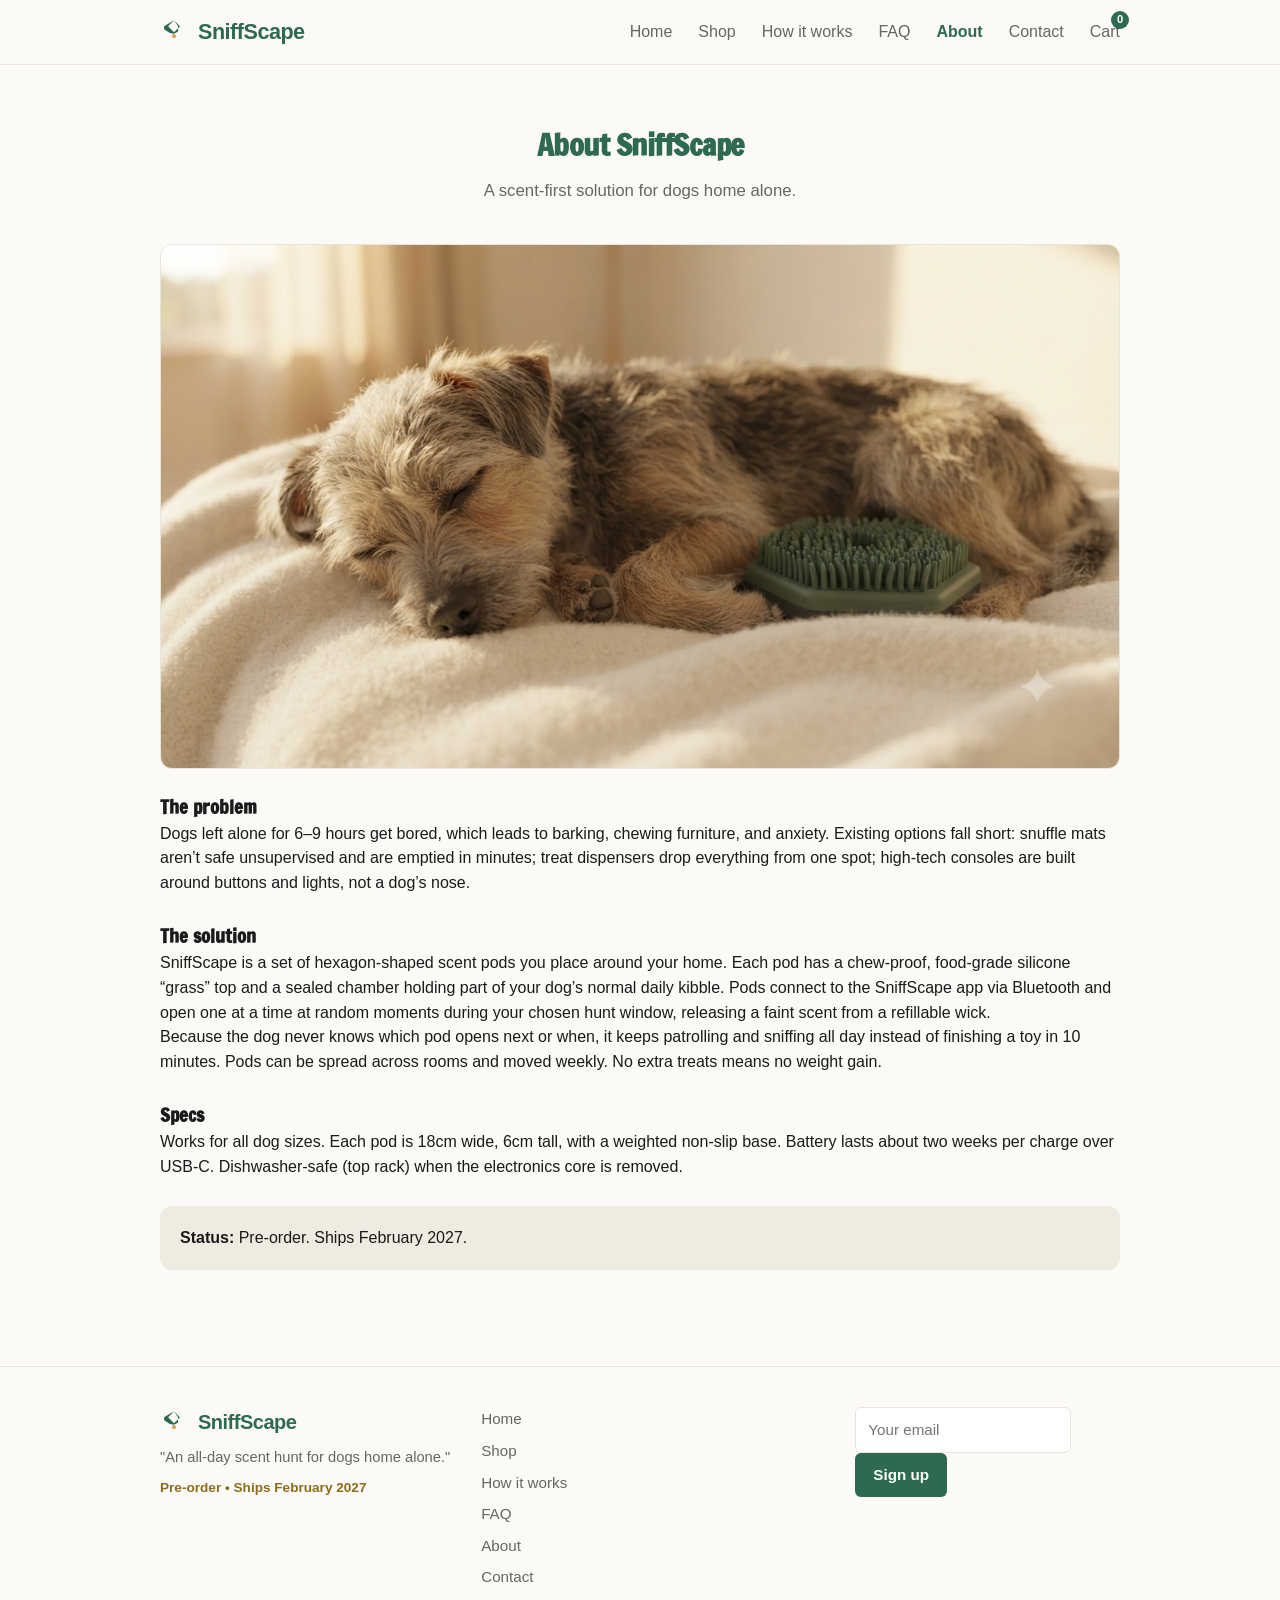
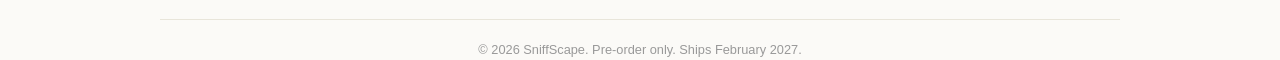
==== commit 7bbead24: "Add product images, hero image, about image, OG meta tags to all pages" ====
--- a/about.html
+++ b/about.html
@@ -4,6 +4,10 @@
 <meta charset="UTF-8">
 <meta name="viewport" content="width=device-width, initial-scale=1.0">
 <title>About — SniffScape</title>
+<meta property="og:title" content="About SniffScape — Scent-first solution for dogs home alone">
+<meta property="og:description" content="Learn about SniffScape. Pre-order ships February 2027.">
+<meta property="og:image" content="images/og-image.png">
+<meta property="og:type" content="website">
 <link rel="stylesheet" href="css/styles.css">
 <link rel="preconnect" href="https://fonts.googleapis.com">
 <link rel="preconnect" href="https://fonts.gstatic.com" crossorigin>
@@ -51,6 +55,7 @@
       <h2>About SniffScape</h2>
       <p>A scent-first solution for dogs home alone.</p>
     </div>
+    <img src="images/about.png" alt="SniffScape pods and dog" style="max-width:100%;height:auto;border-radius:var(--radius);margin-bottom:24px;border:1px solid var(--line);">
     <div style="display:flex;flex-direction:column;gap:26px;">
       <div>
         <h3>The problem</h3>
--- a/css/styles.css
+++ b/css/styles.css
@@ -202,6 +202,41 @@
 .coupon-box input { flex: 1; min-width: 150px; padding: 10px 12px; border: 1px solid var(--line); border-radius: 6px; font-size: 0.95rem; }
 .coupon-box button { padding: 10px 16px; background: var(--brand); color: #fff; border-radius: 6px; font-size: 0.9rem; font-weight: 600; white-space: nowrap; }
 .coupon-box button:hover { background: var(--brand-dark); }
+
+/* Cart page layout */
+.cart { padding-top: 32px; }
+.cart .container { max-width: 1000px; }
+.cart-grid { display: grid; grid-template-columns: 1fr; gap: 24px; }
+@media (min-width: 768px) {
+  .cart-grid { grid-template-columns: 1fr 340px; align-items: start; }
+}
+
+/* Improved cart item layout */
+.cart-item { display: grid; grid-template-columns: 64px 1fr auto auto 40px; gap: 12px; align-items: center; padding: 14px 16px; }
+.cart-item .image-placeholder { width: 64px; height: 64px; }
+.cart-item .info { min-width: 0; }
+.cart-item .name { font-weight: 700; font-size: 0.95rem; }
+.cart-item .meta { font-size: 0.8rem; color: var(--muted); margin-top: 2px; }
+.cart-item .price-col { text-align: right; white-space: nowrap; }
+.cart-item .unit-price { font-size: 0.88rem; color: var(--muted); }
+.cart-item .line-total { display: block; font-size: 0.88rem; font-weight: 700; color: var(--brand); margin-top: 2px; }
+.cart-item .qty-row { display: flex; align-items: center; gap: 6px; }
+.cart-item .qty-btn { width: 28px; height: 28px; border-radius: 6px; border: 1px solid var(--line); background: var(--surface); font-weight: 700; font-size: 1rem; color: var(--brand); display: grid; place-items: center; cursor: pointer; }
+.cart-item .qty-btn:hover { background: var(--line); }
+.cart-item .qty-val { font-weight: 700; min-width: 20px; text-align: center; }
+.cart-item .remove { font-size: 0.8rem; color: var(--error); }
+.cart-item .remove:hover { text-decoration: underline; }
+
+/* Cart summary */
+.cart-summary { background: var(--surface); border: 1px solid var(--line); border-radius: var(--radius); padding: 20px; position: sticky; top: 88px; }
+.cart-summary h3 { font-size: 1rem; font-weight: 700; color: var(--brand); margin-bottom: 14px; padding-bottom: 10px; border-bottom: 1px solid var(--line); }
+.cart-summary > div { display: flex; justify-content: space-between; font-size: 0.9rem; color: var(--muted); margin-bottom: 8px; }
+.cart-summary .cart-total-row { font-weight: 800; font-size: 1.05rem; color: var(--text); padding-top: 10px; border-top: 1px solid var(--line); margin-top: 8px; }
+.coupon-box { display: flex; gap: 8px; margin-bottom: 14px; }
+.coupon-box input { flex: 1; min-width: 120px; padding: 10px 12px; border: 1px solid var(--line); border-radius: 6px; font-size: 0.9rem; }
+.coupon-box button { padding: 10px 14px; background: var(--brand); color: #fff; border-radius: 6px; font-size: 0.85rem; font-weight: 600; }
+.coupon-box button:hover { background: var(--brand-dark); }
+#btn-checkout { width: 100%; margin-top: 10px; }
 .coupon-msg { font-size: 0.85rem; margin-top: 6px; min-height: 1.2em; }
 .coupon-msg.success { color: var(--success); font-weight: 600; }
 .coupon-msg.error { color: var(--error); font-weight: 600; }
